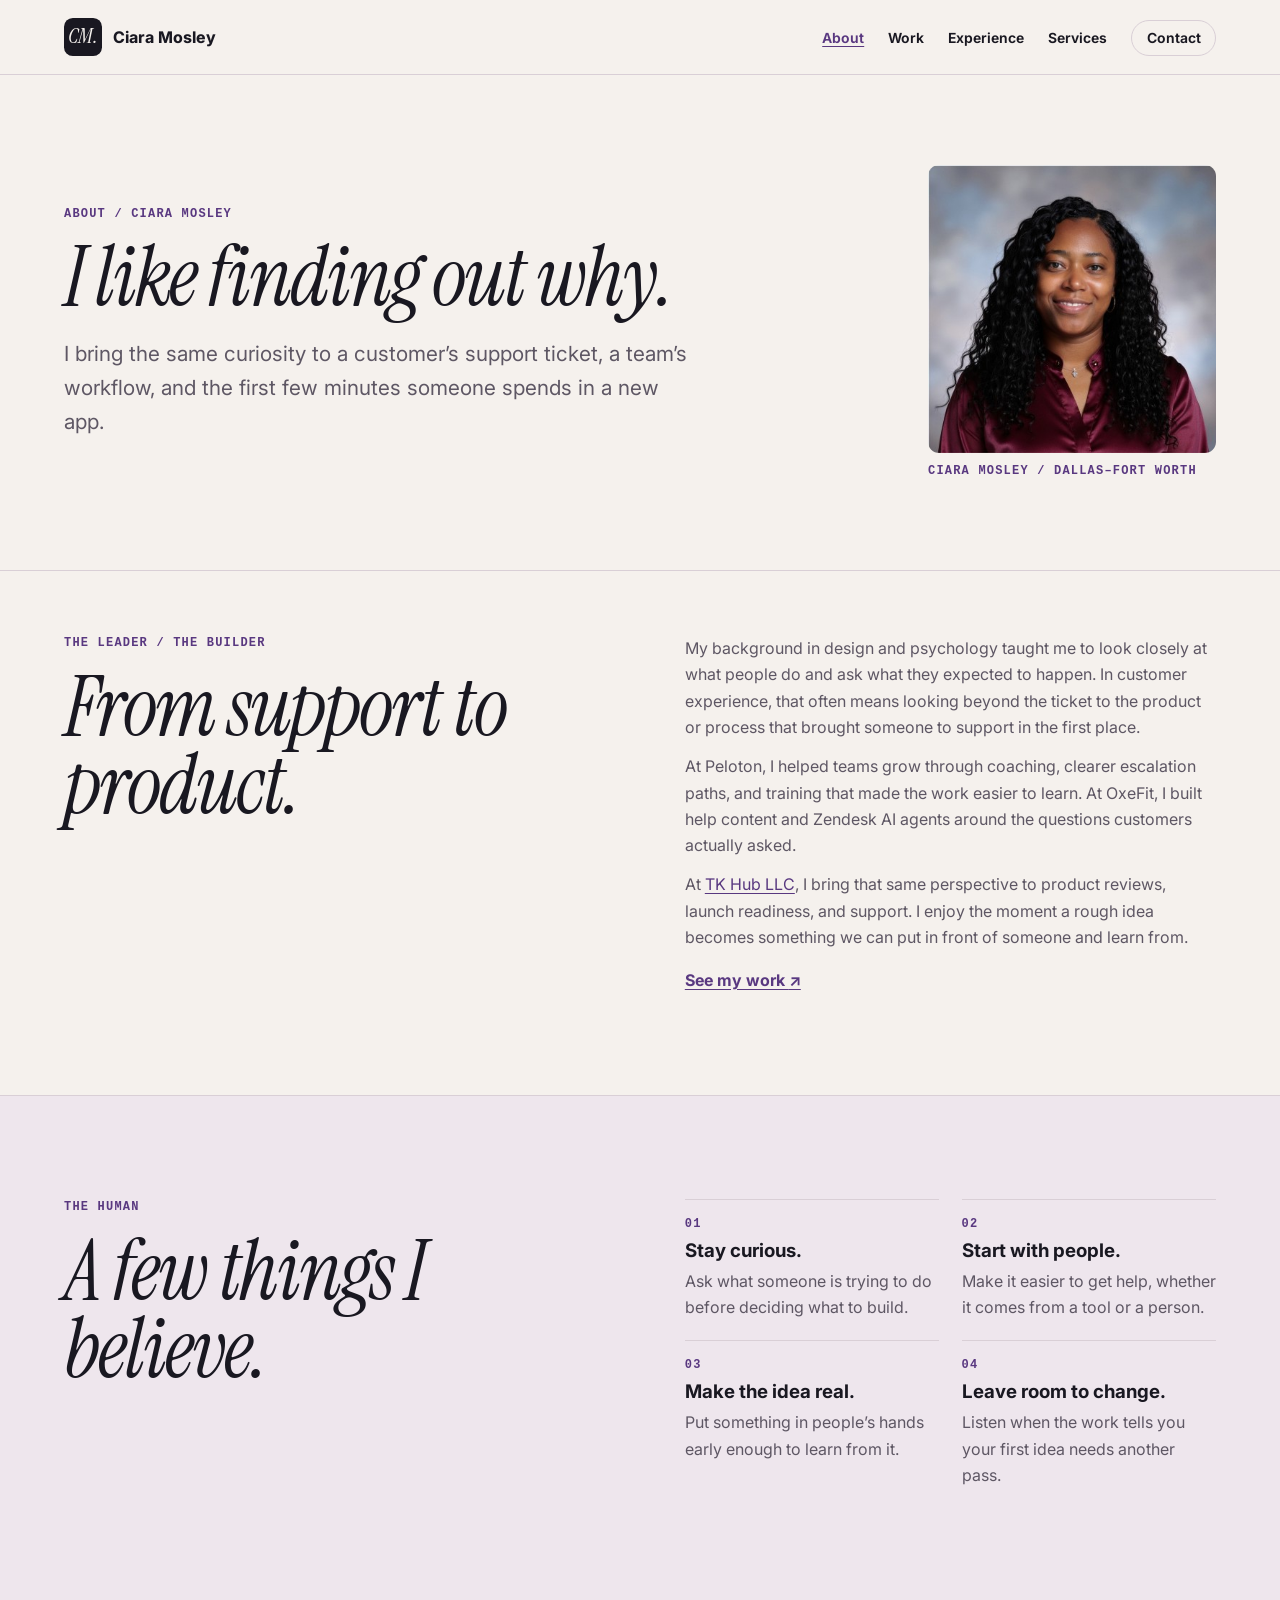
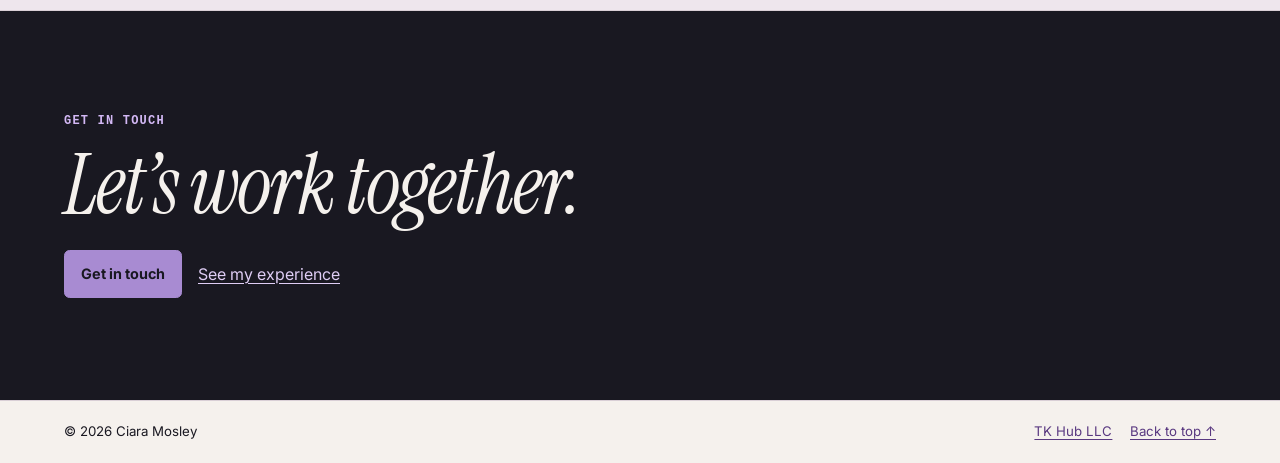
==== about.html @ f110b9f8 "Redesign portfolio around editorial storytelling and creative work" ====
<!doctype html>
<html lang="en">
<head>
  <meta charset="utf-8">
  <meta name="viewport" content="width=device-width, initial-scale=1">
  <title>About | Ciara Mosley</title>
  <meta name="description" content="Get to know Ciara Mosley and how design, psychology, and customer experience shape her work.">
  <meta name="robots" content="noindex, nofollow">
  <meta name="theme-color" content="#f5f1ed">
  <meta property="og:type" content="website">
  <meta property="og:title" content="About | Ciara Mosley">
  <meta property="og:description" content="Get to know Ciara Mosley and how design, psychology, and customer experience shape her work.">
  <meta property="og:url" content="https://ciaramosley.com/about.html">
  <link rel="canonical" href="https://ciaramosley.com/about.html">
  <link rel="icon" type="image/svg+xml" href="favicon.svg">
  <link rel="icon" type="image/png" sizes="32x32" href="favicon-32.png">
  <link rel="apple-touch-icon" href="apple-touch-icon.png">
  <link rel="stylesheet" href="assets/site.css">
  <script defer src="assets/site.js"></script>
</head>
<body id="top">
<a class="skip-link" href="#main">Skip to content</a>
<header class="site-header">
  <nav class="site-nav wrap" aria-label="Primary">
    <a class="brand" href="./"><span class="brand-mark" aria-hidden="true">CM.</span> Ciara Mosley</a>
    <button class="nav-toggle" type="button" aria-expanded="false" aria-controls="primary-links">Menu</button>
    <ul class="nav-list" id="primary-links">
      <li><a href="about.html" aria-current="page">About</a></li>
      <li><a href="work.html">Work</a></li>
      <li><a href="experience.html">Experience</a></li>
      <li><a href="services.html">Services</a></li>
      <li><a class="nav-contact" href="./#contact">Contact</a></li>
    </ul>
  </nav>
</header>
<main id="main" tabindex="-1">
<header class="page-intro">
  <div class="wrap about-intro">
    <div>
      <p class="kicker">About / Ciara Mosley</p>
      <h1>I like finding out why.</h1>
      <p class="lede">I bring the same curiosity to a customer’s support ticket, a team’s workflow, and the first few minutes someone spends in a new app.</p>
    </div>
    <figure class="about-portrait">
      <img src="assets/showcase/ciara-portrait.jpg" alt="Ciara Mosley" width="400" height="400">
      <figcaption class="code">Ciara Mosley / Dallas–Fort Worth</figcaption>
    </figure>
  </div>
</header>

<section class="section" aria-labelledby="about-story">
  <div class="wrap editorial-split">
    <div><p class="kicker">The leader / The builder</p><h2 id="about-story">From support to product.</h2></div>
    <div class="prose">
      <p>My background in design and psychology taught me to look closely at what people do and ask what they expected to happen. In customer experience, that often means looking beyond the ticket to the product or process that brought someone to support in the first place.</p>
      <p>At Peloton, I helped teams grow through coaching, clearer escalation paths, and training that made the work easier to learn. At OxeFit, I built help content and Zendesk AI agents around the questions customers actually asked.</p>
      <p>At <a href="https://tkhub.app/" target="_blank" rel="noopener">TK Hub LLC<span class="sr-only"> (opens in a new tab)</span></a>, I bring that same perspective to product reviews, launch readiness, and support. I enjoy the moment a rough idea becomes something we can put in front of someone and learn from.</p>
      <a class="text-link" href="work.html">See my work <span aria-hidden="true">↗</span></a>
    </div>
  </div>
</section>
<section class="section soft" aria-labelledby="about-values">
  <div class="wrap editorial-split">
    <div><p class="kicker">The human</p><h2 id="about-values">A few things I believe.</h2></div>
    <ul class="values">
      <li><p class="code">01</p><h3>Stay curious.</h3><p>Ask what someone is trying to do before deciding what to build.</p></li>
      <li><p class="code">02</p><h3>Start with people.</h3><p>Make it easier to get help, whether it comes from a tool or a person.</p></li>
      <li><p class="code">03</p><h3>Make the idea real.</h3><p>Put something in people’s hands early enough to learn from it.</p></li>
      <li><p class="code">04</p><h3>Leave room to change.</h3><p>Listen when the work tells you your first idea needs another pass.</p></li>
    </ul>
  </div>
</section>
<section class="section contact dark" aria-labelledby="about-contact">
  <div class="wrap">
    <p class="kicker">Get in touch</p><h2 id="about-contact">Let’s work together.</h2>
    <div class="actions"><a class="button" href="./#contact">Get in touch</a><a href="experience.html">See my experience</a></div>
  </div>
</section>
</main>
<footer class="site-footer">
  <div class="wrap footer-inner">
    <span>© 2026 Ciara Mosley</span>
    <span><a href="https://tkhub.app/" target="_blank" rel="noopener">TK Hub LLC<span class="sr-only"> (opens in a new tab)</span></a> <a href="#top">Back to top <span aria-hidden="true">↑</span></a></span>
  </div>
</footer>
</body>
</html>
---- assets/site.css ----
@font-face {
  font-family: Inter;
  src: url("fonts/inter-var.woff2") format("woff2");
  font-weight: 100 900;
  font-display: swap;
}

@font-face {
  font-family: "Instrument Serif";
  src: url("fonts/instrument-serif-italic.woff2") format("woff2");
  font-style: italic;
  font-display: swap;
}

:root {
  color-scheme: light;
  --ink: #191821;
  --canvas: #f5f1ed;
  --paper: #fffaf5;
  --orchid: #a88bd2;
  --plum: #593880;
  --clay: #d9b6aa;
  --sage: #78877c;
  --muted: #5e5764;
  --line: #d9cfd6;
  --body: Inter, system-ui, sans-serif;
  --display: "Instrument Serif", Georgia, serif;
  --label: ui-monospace, "SFMono-Regular", Consolas, monospace;
  --gutter: clamp(1.25rem, 5vw, 4rem);
  --space: clamp(3.5rem, 8vw, 7rem);
}

*, *::before, *::after { box-sizing: border-box; }
html { scroll-padding-top: 6rem; }
body {
  margin: 0;
  background: var(--canvas);
  color: var(--ink);
  font: 1rem/1.65 var(--body);
}
img { display: block; max-width: 100%; height: auto; }
a { color: var(--plum); text-underline-offset: .2em; }
a:hover { text-decoration-thickness: .13em; }
button { font: inherit; }
:focus-visible { outline: 3px solid #774bb0; outline-offset: 4px; }
.dark :focus-visible, #services :focus-visible { outline-color: #d3b8f5; }
:target { scroll-margin-top: 1rem; }
h1, h2, h3, p, figure, dl { margin: 0; }
h1, h2 {
  font: italic 400 clamp(3rem, 6.5vw, 6rem)/.94 var(--display);
  letter-spacing: -.025em;
  text-wrap: balance;
}
h3 { line-height: 1.25; }
p + p { margin-top: .8em; }

.wrap { width: min(100%, 82rem); margin-inline: auto; padding-inline: var(--gutter); }
.section { padding-block: var(--space); }
.section + .section { border-top: 1px solid var(--line); }
.dark { background: var(--ink); color: var(--canvas); }
.dark a { color: #dfcdf5; }
.kicker, .code {
  font: 700 .75rem/1.4 var(--label);
  letter-spacing: .1em;
  text-transform: uppercase;
}
.kicker { color: var(--plum); margin-bottom: 1rem; }
.dark .kicker { color: #d3b8f5; }
.lede { max-width: 40rem; font-size: clamp(1.05rem, 2vw, 1.3rem); color: var(--muted); }
.dark .lede { color: #dcd1e6; }
.section-heading { margin-bottom: clamp(1.75rem, 4vw, 3rem); }
.section-heading .lede, .page-intro .lede { margin-top: 1.25rem; }
.page-intro { padding-block: clamp(3.25rem, 7vw, 6rem); border-bottom: 1px solid var(--line); }
.page-intro + .section { padding-top: clamp(2.5rem, 5vw, 4rem); }
.about-intro { display: grid; grid-template-columns: minmax(0, 1fr) minmax(0, .5fr); gap: clamp(1.5rem, 6vw, 5rem); align-items: center; }
.about-portrait { width: min(100%, 18rem); justify-self: end; }
.about-portrait img { border-radius: .7rem; }
.about-portrait figcaption { color: var(--plum); margin-top: .65rem; }
.actions { display: flex; flex-wrap: wrap; align-items: center; gap: .75rem 1rem; margin-top: 1.6rem; }

.skip-link {
  position: fixed;
  z-index: 10;
  top: 1rem;
  left: 1rem;
  padding: .6rem 1rem;
  background: var(--ink);
  color: white;
  transform: translateY(-200%);
}
.skip-link:focus { transform: none; }
.site-header {
  position: sticky;
  z-index: 5;
  top: 0;
  background: var(--canvas);
  border-bottom: 1px solid var(--line);
}
.site-nav { min-height: 4.65rem; display: flex; align-items: center; justify-content: space-between; gap: .75rem 1.5rem; }
.brand { display: inline-flex; align-items: center; gap: .65rem; color: var(--ink); font-weight: 750; text-decoration: none; }
.brand-mark {
  display: grid;
  place-items: center;
  width: 2.4rem;
  height: 2.4rem;
  border-radius: .55rem;
  background: var(--ink);
  color: var(--canvas);
  font: italic 400 1.35rem/1 var(--display);
}
.nav-list { list-style: none; margin: 0; padding: 0; display: flex; align-items: center; gap: .25rem 1.5rem; }
.nav-list a { color: var(--ink); font-size: .87rem; font-weight: 650; text-decoration: none; padding-block: .5rem; }
.nav-list a:hover, .nav-list a[aria-current] { color: var(--plum); text-decoration: underline; }
.nav-list .nav-contact { border: 1px solid var(--line); padding: .55rem .9rem; border-radius: 99px; }
.nav-toggle { display: none; }

.button {
  display: inline-flex;
  justify-content: center;
  align-items: center;
  gap: .65em;
  border: 1px solid var(--ink);
  border-radius: .35rem;
  padding: .7rem 1rem;
  background: var(--ink);
  color: var(--paper);
  text-decoration: none;
  font-size: .9rem;
  font-weight: 700;
  transition: background-color .18s, color .18s, border-color .18s;
}
.button:hover { background: var(--plum); border-color: var(--plum); }
.button.secondary { color: var(--ink); background: transparent; border-color: var(--line); }
.button.secondary:hover { background: #eee3f5; border-color: var(--plum); }
.dark .button { background: var(--orchid); color: var(--ink); border-color: var(--orchid); }
.dark .button:hover { background: #d3b8f5; }

.hero { padding-block: clamp(2.5rem, 7vw, 6.25rem); }
.hero-grid { display: grid; grid-template-columns: minmax(0, 1.22fr) minmax(0, 1fr); gap: clamp(1.75rem, 5vw, 5rem); align-items: center; }
.hero h1 { font-size: clamp(3.15rem, 5.5vw, 5.6rem); text-wrap: initial; }
.hero h1 span { display: block; }
.hero h1 span:last-child { color: var(--plum); }
.hero .lede { margin-top: 1.35rem; max-width: 34rem; }
.byline { display: flex; gap: .75rem; align-items: center; margin-bottom: 1.4rem; }
.byline img { width: 3.25rem; border-radius: 50%; }
.byline strong { display: block; font-size: .9rem; }
.byline .code { color: var(--plum); font-size: .66rem; }

.studio {
  position: relative;
  display: flex;
  flex-direction: column;
  justify-content: space-between;
  isolation: isolate;
  min-width: 0;
  overflow: hidden;
  margin: 0;
  min-height: clamp(21rem, 38vw, 32rem);
  padding: clamp(1.1rem, 2.5vw, 2rem);
  border-radius: .8rem;
  background:
    radial-gradient(circle, #a88bd24a 1px, transparent 1px) 0 0 / 17px 17px,
    radial-gradient(ellipse at 52% 62%, #50375e, transparent 68%),
    var(--ink);
  color: var(--canvas);
}
.studio-head, .studio figcaption { display: flex; justify-content: space-between; gap: 1rem; color: #eadbf7; }
.studio-head { padding-bottom: .9rem; border-bottom: 1px solid #a88bd25e; }
.studio figcaption { padding-top: .9rem; border-top: 1px solid #a88bd25e; }
.studio figcaption a { color: inherit; }
.studio-art { display: grid; place-items: center; min-height: 16rem; position: relative; }
.studio-art::before {
  content: "";
  position: absolute;
  width: 73%;
  aspect-ratio: 1;
  border: 1px solid #a88bd27a;
  border-radius: 50%;
  box-shadow: 0 0 0 1.5rem #a88bd219, 0 0 0 3rem #a88bd210;
  z-index: -1;
}
.tile {
  position: absolute;
  display: grid;
  gap: .45rem;
  justify-items: start;
  width: clamp(5rem, 12vw, 9rem);
  padding: clamp(.55rem, 1.1vw, .95rem);
  border: 1px solid #fff9;
  border-radius: 1rem;
  color: var(--ink);
  font-weight: 750;
  font-size: clamp(.68rem, 1.3vw, .96rem);
  box-shadow: 0 12px 30px #0c071857;
}
.tile img { width: 100%; border-radius: .55rem; }
.tile.curb { background: #c5d0bf; transform: translate(-87%, -23%) rotate(-13deg); }
.tile.booked { justify-items: end; background: #e9c7a5; transform: translate(87%, -20%) rotate(13deg); }
.tile.afterglow { background: #d6c3f2; transform: translateY(33%) rotate(-4deg); }

.editorial-split { display: grid; grid-template-columns: minmax(0, 1fr) minmax(0, 1fr); gap: clamp(1.5rem, 7vw, 6rem); align-items: start; }
.editorial-split h2 { text-wrap: initial; }
.prose { max-width: 40rem; }
.prose p { color: var(--muted); }
.prose h3 { margin: 1.6rem 0 .55rem; }
.text-link { display: inline-block; margin-top: 1rem; font-weight: 700; }
.rule-label { display: flex; align-items: center; gap: .8rem; }
.rule-label::after { content: ""; flex: 1; height: 1px; background: currentColor; opacity: .3; }
.section-footer { margin-top: 2rem; }

.project-grid, .metric-grid, .product-grid, .case-grid {
  display: grid;
  grid-template-columns: repeat(3, minmax(0, 1fr));
  gap: 1rem;
  list-style: none;
  margin: 0;
  padding: 0;
}
.project {
  --project-bg: #c9d4c5;
  display: block;
  border: 1px solid #4c4358;
  border-radius: .7rem;
  overflow: hidden;
  background: #25222e;
  color: var(--canvas);
  text-decoration: none;
  transition: transform .2s, border-color .2s;
}
.project.booked, .feature.booked { --project-bg: #e6c5a9; }
.project.afterglow, .feature.afterglow { --project-bg: #cab6ed; }
.dark .project { color: var(--canvas); }
.project:hover { transform: translateY(-4px); border-color: #d3b8f5; }
.project-image, .feature-image {
  display: grid;
  place-items: start center;
  overflow: hidden;
  padding: 1.25rem 1rem 0;
  background:
    linear-gradient(0deg, #ffffff30 1px, transparent 1px) 0 0 / 20px 20px,
    linear-gradient(90deg, #ffffff30 1px, transparent 1px) 0 0 / 20px 20px,
    var(--project-bg, #c9d4c5);
}
.project-image { aspect-ratio: 1.55; }
.project-image img, .feature-image img {
  width: 62%;
  border: 4px solid var(--ink);
  border-radius: 1rem;
  box-shadow: 0 10px 30px #19182150;
}
.project-body { padding: clamp(1rem, 2.5vw, 1.55rem); }
.project-body .code { color: #d3b8f5; font-size: .68rem; }
.project-body h3 { display: flex; justify-content: space-between; gap: .5rem; font-size: 1.4rem; margin: .5rem 0; }
.project-body p:last-child { color: #e1d9e9; }
.project:hover h3 { text-decoration: underline; text-underline-offset: .2em; }

.metric-grid { gap: 0; border-block: 1px solid var(--line); }
.metric-grid li { padding: 1.2rem clamp(.9rem, 3vw, 2rem); }
.metric-grid li + li { border-inline-start: 1px solid var(--line); }
.metric-grid b { display: block; font: italic 400 clamp(2.4rem, 4.4vw, 4.4rem)/1 var(--display); color: var(--plum); }
.metric-grid a { display: inline-block; color: inherit; margin-top: .45rem; font-weight: 650; }
.values { display: grid; grid-template-columns: repeat(2, minmax(0, 1fr)); gap: 0 1.4rem; list-style: none; padding: 0; margin: 0; }
.values li { border-top: 1px solid var(--line); padding: 1rem 0 1.2rem; }
.values .code { color: var(--plum); margin-bottom: .4rem; }
.values h3 { margin-bottom: .35rem; }
.values p { color: var(--muted); }
.soft { background: #eee6ed; }

.contact h2 { max-width: 14ch; text-wrap: initial; }
.contact .lede { margin-top: 1.1rem; }
.site-footer { border-top: 1px solid var(--line); }
.footer-inner { display: flex; flex-wrap: wrap; justify-content: space-between; gap: .5rem 1.5rem; padding-block: 1.25rem; font-size: .83rem; }
.footer-inner a + a { margin-left: .85rem; }

.feature-list { display: grid; gap: 1.25rem; }
.feature { display: grid; grid-template-columns: minmax(0, 2fr) minmax(0, 3fr); background: var(--paper); border: 1px solid var(--line); border-radius: .75rem; overflow: clip; }
.feature-image { place-items: center; padding: 1.4rem 1rem; }
.feature-image img { width: auto; max-height: 21rem; }
.feature-copy { padding: clamp(1.25rem, 4vw, 3rem); }
.feature h3 { font-size: 1.7rem; margin-bottom: .5rem; }
.feature dt, .case dt { font-weight: 750; }
.feature dd, .case dd { margin: 0 0 .6rem; color: var(--muted); }
.feature dl { margin-top: .85rem; }

.product, .case, .skill, .job-card {
  padding: clamp(1.05rem, 2.5vw, 1.65rem);
  border: 1px solid var(--line);
  border-radius: .65rem;
  background: var(--paper);
}
.product { display: flex; flex-direction: column; gap: .6rem; }
.product-top { display: flex; gap: .75rem; align-items: center; }
.product-logo { width: 2.5rem; border-radius: .55rem; }
.product-tag { color: var(--plum); font: 700 .71rem/1.4 var(--label); text-transform: uppercase; }
.product p, .case p, .ctx { color: var(--muted); }
.product-link { margin-top: auto; font-weight: 650; }
.case-grid { grid-template-columns: repeat(2, minmax(0, 1fr)); }
.case .kicker { margin-bottom: .55rem; }
.case dl { margin-top: 1rem; }
.case .result { border-top: 1px solid var(--line); color: var(--ink); padding-top: .8rem; margin-top: .85rem; font-weight: 650; }

.timeline { list-style: none; margin: 0; padding: 0; display: grid; gap: 1rem; }
.job-top { display: flex; flex-wrap: wrap; justify-content: space-between; gap: .5rem 1rem; }
.co { display: flex; align-items: center; flex-wrap: wrap; gap: .4rem; margin-top: .3rem; color: var(--muted); }
.when { color: var(--plum); font-weight: 700; font-size: .85rem; }
.ctx { margin-top: .75rem; }
.job-card ul { margin-bottom: 0; padding-left: 1.2rem; }
.job-card li + li { margin-top: .35rem; }
.skills, .edu { display: grid; grid-template-columns: repeat(2, minmax(0, 1fr)); gap: 1rem; }
.edu { margin-top: 1rem; }
.skill h3 { margin-bottom: .65rem; }
.chips { display: flex; flex-wrap: wrap; gap: .4rem; margin: 0; padding: 0; list-style: none; }
.chips li { padding: .2rem .6rem; border: 1px solid var(--line); border-radius: 1rem; font-size: .85rem; }
.certs { margin: 0; padding-left: 1.15rem; }
.highlights { display: grid; grid-template-columns: repeat(2, minmax(0, 1fr)); gap: .6rem 2rem; padding-left: 1.25rem; }
.sr-only { position: absolute; width: 1px; height: 1px; overflow: hidden; clip-path: inset(50%); white-space: nowrap; }

@media (max-width: 55rem) {
  .hero-grid { gap: 1.75rem; }
  .nav-list { gap: .25rem 1rem; }
  .project-grid, .product-grid { grid-template-columns: repeat(2, minmax(0, 1fr)); }
}

@media (max-width: 43rem) {
  html { scroll-padding-top: 4.5rem; }
  html:not(.js) .site-header { position: static; }
  .site-nav { min-height: 4rem; flex-wrap: wrap; padding-block: .65rem; }
  .nav-list { width: 100%; flex-wrap: wrap; gap: .75rem 1rem; padding-block: .5rem; }
  .js .nav-toggle {
    display: block;
    background: transparent;
    color: var(--ink);
    border: 1px solid var(--line);
    border-radius: .4rem;
    padding: .35rem .7rem;
    font-size: .88rem;
    font-weight: 700;
  }
  .js .nav-toggle[aria-expanded="false"] + .nav-list { display: none; }
  .hero-grid, .editorial-split, .feature, .case-grid, .about-intro { grid-template-columns: 1fr; }
  .about-portrait { justify-self: start; width: min(100%, 13rem); }
  .hero h1 { font-size: clamp(3rem, 10vw, 5.25rem); }
  .metric-grid { grid-template-columns: 1fr; }
  .metric-grid li { padding-inline: 0; }
  .metric-grid li + li { border-inline-start: 0; border-top: 1px solid var(--line); }
  .studio { min-height: 20rem; }
  .tile { width: clamp(5rem, 22vw, 7.5rem); }
  .studio-art::before { width: min(62%, 15rem); }
  .feature-image img { max-height: 18rem; }
}

@media (max-width: 32rem) {
  .project-grid, .product-grid, .skills, .edu, .highlights { grid-template-columns: 1fr; }
  .project-image { aspect-ratio: 1.75; }
}

@media (prefers-reduced-motion: reduce) {
  *, *::before, *::after { transition: none !important; }
  .project:hover { transform: none; }
}
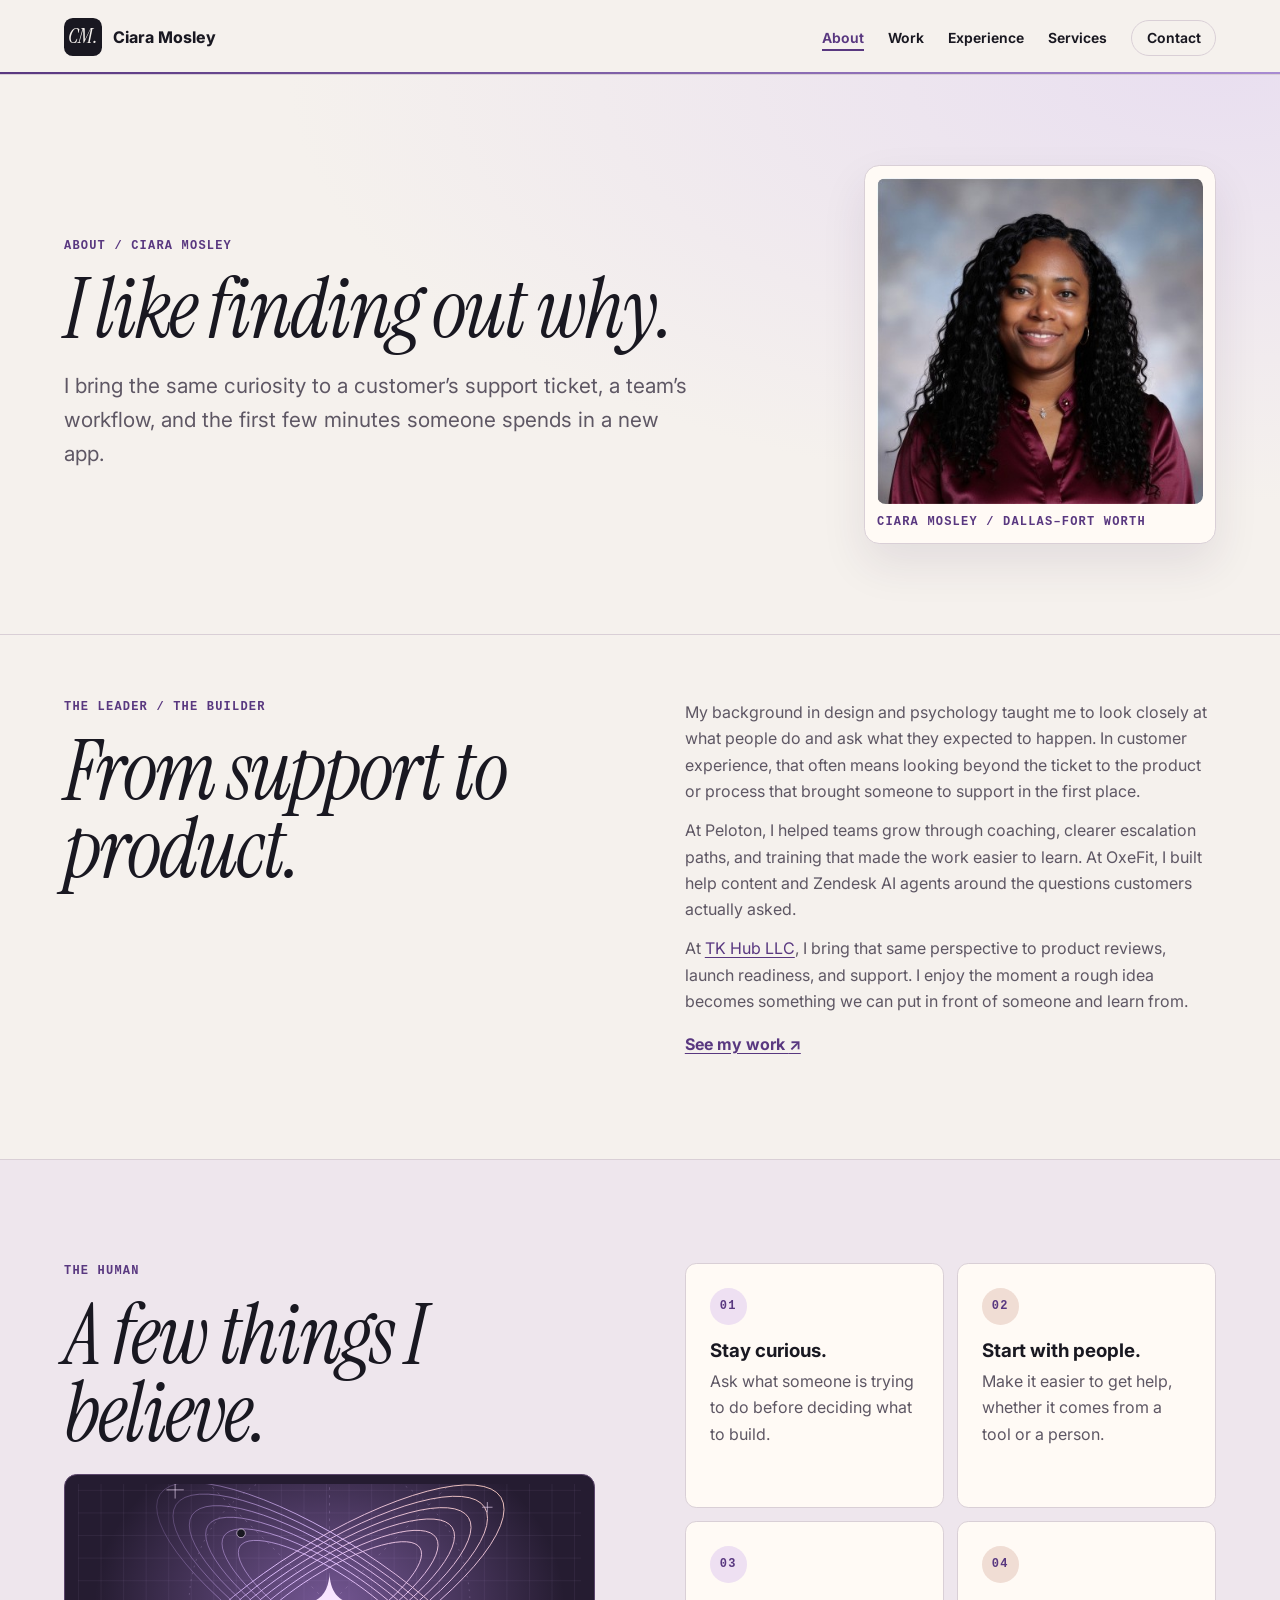
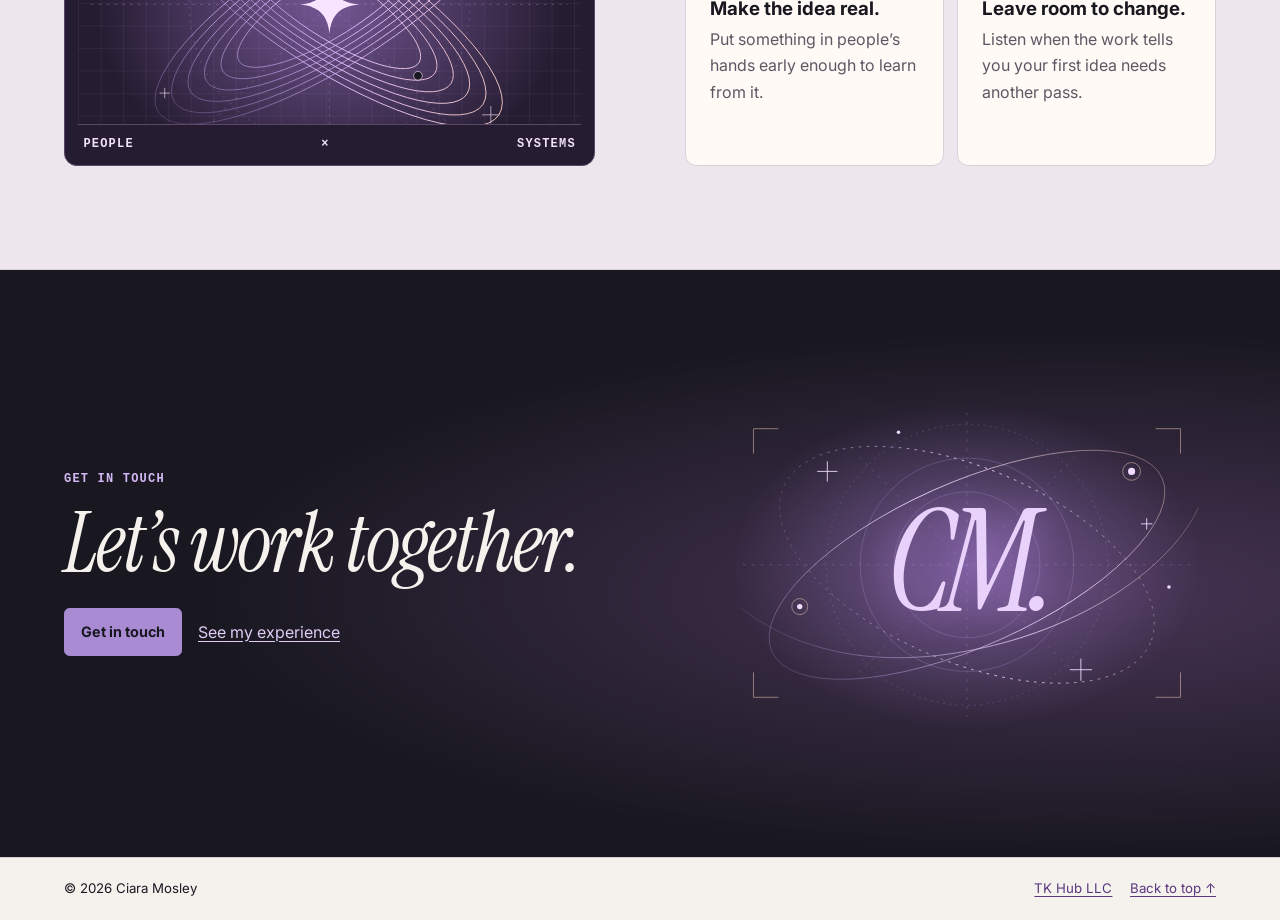
==== commit eef41532: "Add bespoke portfolio graphics and navigation motion" ====
--- a/about.html
+++ b/about.html
@@ -61,7 +61,13 @@
 </section>
 <section class="section soft" aria-labelledby="about-values">
   <div class="wrap editorial-split">
-    <div><p class="kicker">The human</p><h2 id="about-values">A few things I believe.</h2></div>
+    <div class="values-intro">
+      <p class="kicker">The human</p><h2 id="about-values">A few things I believe.</h2>
+      <figure class="intersections" aria-hidden="true">
+        <img src="assets/graphics/intersections.svg" alt="" width="580" height="420" loading="lazy" decoding="async">
+        <figcaption class="code"><span>People</span><span>×</span><span>Systems</span></figcaption>
+      </figure>
+    </div>
     <ul class="values">
       <li><p class="code">01</p><h3>Stay curious.</h3><p>Ask what someone is trying to do before deciding what to build.</p></li>
       <li><p class="code">02</p><h3>Start with people.</h3><p>Make it easier to get help, whether it comes from a tool or a person.</p></li>
@@ -71,9 +77,12 @@
   </div>
 </section>
 <section class="section contact dark" aria-labelledby="about-contact">
-  <div class="wrap">
-    <p class="kicker">Get in touch</p><h2 id="about-contact">Let’s work together.</h2>
-    <div class="actions"><a class="button" href="./#contact">Get in touch</a><a href="experience.html">See my experience</a></div>
+  <div class="wrap contact-layout">
+    <div>
+      <p class="kicker">Get in touch</p><h2 id="about-contact">Let’s work together.</h2>
+      <div class="actions"><a class="button" href="./#contact">Get in touch</a><a href="experience.html">See my experience</a></div>
+    </div>
+    <div class="contact-art" aria-hidden="true"><span>CM.</span></div>
   </div>
 </section>
 </main>
--- a/assets/site.css
+++ b/assets/site.css
@@ -28,6 +28,7 @@
   --label: ui-monospace, "SFMono-Regular", Consolas, monospace;
   --gutter: clamp(1.25rem, 5vw, 4rem);
   --space: clamp(3.5rem, 8vw, 7rem);
+  --ease: cubic-bezier(.22, .72, .25, 1);
 }
 
 *, *::before, *::after { box-sizing: border-box; }
@@ -70,11 +71,47 @@
 .dark .lede { color: #dcd1e6; }
 .section-heading { margin-bottom: clamp(1.75rem, 4vw, 3rem); }
 .section-heading .lede, .page-intro .lede { margin-top: 1.25rem; }
-.page-intro { padding-block: clamp(3.25rem, 7vw, 6rem); border-bottom: 1px solid var(--line); }
+.page-intro {
+  padding-block: clamp(3.25rem, 7vw, 6rem);
+  border-bottom: 1px solid var(--line);
+  background: radial-gradient(ellipse at 95% 0%, #e9dff0, transparent 54%);
+}
 .page-intro + .section { padding-top: clamp(2.5rem, 5vw, 4rem); }
+.intro-layout { display: grid; grid-template-columns: minmax(0, 1.5fr) minmax(0, 1fr); gap: clamp(1.6rem, 7vw, 6rem); align-items: center; }
+.chapter-index {
+  padding: clamp(1.15rem, 3vw, 1.8rem);
+  border: 1px solid var(--line);
+  border-radius: .9rem;
+  background: var(--paper);
+  box-shadow: 0 14px 42px #39244e0e;
+}
+.chapter-index p { color: var(--plum); margin-bottom: .8rem; }
+.chapter-index a {
+  display: grid;
+  grid-template-columns: auto minmax(0, 1fr) auto;
+  align-items: center;
+  gap: .7rem;
+  border-top: 1px solid var(--line);
+  padding: .75rem .2rem;
+  color: var(--ink);
+  font-size: .92rem;
+  font-weight: 680;
+  text-decoration: none;
+  transition: color .2s, background-color .2s;
+}
+.chapter-index a:hover { background: #f2e9f6; color: var(--plum); }
+.chapter-index a span { color: var(--plum); }
 .about-intro { display: grid; grid-template-columns: minmax(0, 1fr) minmax(0, .5fr); gap: clamp(1.5rem, 6vw, 5rem); align-items: center; }
-.about-portrait { width: min(100%, 18rem); justify-self: end; }
-.about-portrait img { border-radius: .7rem; }
+.about-portrait {
+  width: min(100%, 22rem);
+  justify-self: end;
+  padding: .75rem;
+  background: var(--paper);
+  border: 1px solid var(--line);
+  border-radius: .95rem;
+  box-shadow: 0 20px 45px #39244e18;
+}
+.about-portrait img { width: 100%; border-radius: .55rem; }
 .about-portrait figcaption { color: var(--plum); margin-top: .65rem; }
 .actions { display: flex; flex-wrap: wrap; align-items: center; gap: .75rem 1rem; margin-top: 1.6rem; }
 
@@ -93,7 +130,8 @@
   position: sticky;
   z-index: 5;
   top: 0;
-  background: var(--canvas);
+  background: #f5f1edf5;
+  backdrop-filter: blur(14px);
   border-bottom: 1px solid var(--line);
 }
 .site-nav { min-height: 4.65rem; display: flex; align-items: center; justify-content: space-between; gap: .75rem 1.5rem; }
@@ -110,8 +148,24 @@
 }
 .nav-list { list-style: none; margin: 0; padding: 0; display: flex; align-items: center; gap: .25rem 1.5rem; }
 .nav-list a { color: var(--ink); font-size: .87rem; font-weight: 650; text-decoration: none; padding-block: .5rem; }
-.nav-list a:hover, .nav-list a[aria-current] { color: var(--plum); text-decoration: underline; }
+.nav-list a {
+  position: relative;
+  transition: color .2s, background-color .2s, border-color .2s;
+}
+.nav-list a:not(.nav-contact)::after {
+  content: "";
+  position: absolute;
+  inset: auto 0 .2rem;
+  height: 2px;
+  background: var(--plum);
+  transform: scaleX(0);
+  transform-origin: left center;
+  transition: transform .25s var(--ease);
+}
+.nav-list a:hover, .nav-list a[aria-current] { color: var(--plum); }
+.nav-list a:hover::after, .nav-list a[aria-current]::after { transform: scaleX(1); }
 .nav-list .nav-contact { border: 1px solid var(--line); padding: .55rem .9rem; border-radius: 99px; }
+.nav-list .nav-contact:hover { background: #eee3f5; border-color: var(--orchid); }
 .nav-toggle { display: none; }
 
 .button {
@@ -135,7 +189,10 @@
 .dark .button { background: var(--orchid); color: var(--ink); border-color: var(--orchid); }
 .dark .button:hover { background: #d3b8f5; }
 
-.hero { padding-block: clamp(2.5rem, 7vw, 6.25rem); }
+.hero {
+  padding-block: clamp(2.5rem, 7vw, 6.25rem);
+  background: radial-gradient(ellipse at 90% 8%, #eadff0 0%, transparent 56%);
+}
 .hero-grid { display: grid; grid-template-columns: minmax(0, 1.22fr) minmax(0, 1fr); gap: clamp(1.75rem, 5vw, 5rem); align-items: center; }
 .hero h1 { font-size: clamp(3.15rem, 5.5vw, 5.6rem); text-wrap: initial; }
 .hero h1 span { display: block; }
@@ -153,55 +210,76 @@
   justify-content: space-between;
   isolation: isolate;
   min-width: 0;
-  overflow: hidden;
+  overflow: clip;
   margin: 0;
   min-height: clamp(21rem, 38vw, 32rem);
   padding: clamp(1.1rem, 2.5vw, 2rem);
-  border-radius: .8rem;
+  border: 1px solid #665473;
+  border-radius: 1.15rem;
   background:
     radial-gradient(circle, #a88bd24a 1px, transparent 1px) 0 0 / 17px 17px,
     radial-gradient(ellipse at 52% 62%, #50375e, transparent 68%),
     var(--ink);
   color: var(--canvas);
-}
-.studio-head, .studio figcaption { display: flex; justify-content: space-between; gap: 1rem; color: #eadbf7; }
+  box-shadow: 0 24px 55px -24px #29173b9e, inset 0 0 0 5px #ffffff0c;
+}
+.studio-head, .studio figcaption { display: flex; justify-content: space-between; align-items: center; gap: .65rem; color: #eadbf7; }
 .studio-head { padding-bottom: .9rem; border-bottom: 1px solid #a88bd25e; }
+.studio-head i { display: inline-block; width: .52rem; aspect-ratio: 1; border-radius: 50%; background: #d6b5fa; box-shadow: 0 0 .8rem #ddbdff; }
 .studio figcaption { padding-top: .9rem; border-top: 1px solid #a88bd25e; }
 .studio figcaption a { color: inherit; }
+.studio :focus-visible { outline-color: #f2e3ff; }
 .studio-art { display: grid; place-items: center; min-height: 16rem; position: relative; }
 .studio-art::before {
   content: "";
   position: absolute;
-  width: 73%;
-  aspect-ratio: 1;
-  border: 1px solid #a88bd27a;
-  border-radius: 50%;
-  box-shadow: 0 0 0 1.5rem #a88bd219, 0 0 0 3rem #a88bd210;
-  z-index: -1;
+  inset: -12% -8%;
+  background: url("graphics/studio-orbit.svg") center / contain no-repeat;
+  pointer-events: none;
 }
 .tile {
   position: absolute;
   display: grid;
   gap: .45rem;
-  justify-items: start;
   width: clamp(5rem, 12vw, 9rem);
   padding: clamp(.55rem, 1.1vw, .95rem);
   border: 1px solid #fff9;
   border-radius: 1rem;
   color: var(--ink);
+  text-decoration: none;
   font-weight: 750;
   font-size: clamp(.68rem, 1.3vw, .96rem);
-  box-shadow: 0 12px 30px #0c071857;
-}
+  box-shadow: 0 12px 30px #0c07188c, inset 0 1px 0 #ffffffc0;
+  transform: translate(var(--x, 0), var(--y)) rotate(var(--turn));
+  transition: translate .3s var(--ease), box-shadow .3s;
+}
+.tile > span { display: flex; justify-content: space-between; align-items: center; gap: .15rem; }
+.tile > span span { font-size: .8em; }
 .tile img { width: 100%; border-radius: .55rem; }
-.tile.curb { background: #c5d0bf; transform: translate(-87%, -23%) rotate(-13deg); }
-.tile.booked { justify-items: end; background: #e9c7a5; transform: translate(87%, -20%) rotate(13deg); }
-.tile.afterglow { background: #d6c3f2; transform: translateY(33%) rotate(-4deg); }
+.tile.curb { --x: -90%; --y: -29%; --turn: -13deg; background: #c5d0bf; }
+.tile.booked { --x: 90%; --y: -27%; --turn: 13deg; background: #e9c7a5; }
+.tile.afterglow { --y: 42%; --turn: -4deg; background: #d6c3f2; }
+.tile:hover, .tile:focus-visible { z-index: 1; translate: 0 -.5rem; box-shadow: 0 16px 38px #0c0718b3, 0 0 0 1px #f7e7ff; }
 
 .editorial-split { display: grid; grid-template-columns: minmax(0, 1fr) minmax(0, 1fr); gap: clamp(1.5rem, 7vw, 6rem); align-items: start; }
 .editorial-split h2 { text-wrap: initial; }
+.story-layout { align-items: center; }
+.story-layout h2 { margin-bottom: 1.35rem; }
+.portrait-story {
+  display: grid;
+  justify-items: center;
+  align-content: end;
+  gap: 1rem;
+  padding: clamp(1.05rem, 3.6vw, 2.7rem) clamp(1.05rem, 3vw, 2rem) 1.2rem;
+  border-radius: 1rem;
+  border: 1px solid #6e587a;
+  background: url("graphics/studio-orbit.svg") center top / 118% auto no-repeat, #2a2136;
+  box-shadow: 0 16px 40px -25px #251c34bf;
+}
+.portrait-story img { width: min(100%, 20rem); border-radius: .7rem .7rem 40% 40% / .7rem .7rem 23% 23%; border: 1px solid #f0dbfa85; }
+.portrait-story figcaption { display: flex; justify-content: space-between; gap: .7rem; width: 100%; color: #f4e5fc; border-top: 1px solid #c3a4de63; padding-top: .9rem; }
 .prose { max-width: 40rem; }
-.prose p { color: var(--muted); }
+.prose p:not(.kicker) { color: var(--muted); }
 .prose h3 { margin: 1.6rem 0 .55rem; }
 .text-link { display: inline-block; margin-top: 1rem; font-weight: 700; }
 .rule-label { display: flex; align-items: center; gap: .8rem; }
@@ -216,68 +294,149 @@
   margin: 0;
   padding: 0;
 }
+.curb { --project-bg: #bdcebf; --project-light: #e5eade; --project-graphic: url("graphics/curb.svg"); }
+.booked { --project-bg: #d6ad92; --project-light: #f7deca; --project-graphic: url("graphics/booked.svg"); }
+.afterglow { --project-bg: #2e2146; --project-light: #665091; --project-graphic: url("graphics/afterglow.svg"); --stamp-ink: #fbebff; --stamp-bg: #251a38de; }
 .project {
-  --project-bg: #c9d4c5;
   display: block;
-  border: 1px solid #4c4358;
-  border-radius: .7rem;
+  height: 100%;
+  border: 1px solid #61536f;
+  border-radius: 1rem;
   overflow: hidden;
-  background: #25222e;
+  background: linear-gradient(145deg, #2f2739, #211d2a 70%);
   color: var(--canvas);
   text-decoration: none;
-  transition: transform .2s, border-color .2s;
-}
-.project.booked, .feature.booked { --project-bg: #e6c5a9; }
-.project.afterglow, .feature.afterglow { --project-bg: #cab6ed; }
+  transition: transform .3s var(--ease), border-color .2s, box-shadow .3s;
+}
 .dark .project { color: var(--canvas); }
-.project:hover { transform: translateY(-4px); border-color: #d3b8f5; }
+.project:hover, .project:focus-visible { transform: translateY(-5px); border-color: #d3b8f5; box-shadow: 0 15px 35px #0006; }
 .project-image, .feature-image {
+  position: relative;
   display: grid;
   place-items: start center;
-  overflow: hidden;
-  padding: 1.25rem 1rem 0;
+  overflow: clip;
+  padding: 2rem 1rem 0;
   background:
-    linear-gradient(0deg, #ffffff30 1px, transparent 1px) 0 0 / 20px 20px,
-    linear-gradient(90deg, #ffffff30 1px, transparent 1px) 0 0 / 20px 20px,
+    var(--project-graphic) center / cover no-repeat,
+    radial-gradient(ellipse at 50% 38%, var(--project-light), transparent 72%),
     var(--project-bg, #c9d4c5);
 }
-.project-image { aspect-ratio: 1.55; }
+.project-image { aspect-ratio: 1.26; padding: 0; }
+.project-stamp {
+  position: absolute;
+  z-index: 1;
+  inset: .6rem .6rem auto;
+  display: flex;
+  justify-content: space-between;
+  pointer-events: none;
+  font-size: .64rem;
+}
+.project-stamp span {
+  padding: .24rem .45rem;
+  border-radius: .25rem;
+  background: var(--stamp-bg, #fffaf5e6);
+  color: var(--stamp-ink, #3b2a40);
+}
 .project-image img, .feature-image img {
   width: 62%;
   border: 4px solid var(--ink);
   border-radius: 1rem;
-  box-shadow: 0 10px 30px #19182150;
-}
+  box-shadow: 0 15px 30px #19182175, 0 0 0 1px #ffffff88;
+}
+.project-image img { position: absolute; top: 2rem; left: 19%; transition: transform .38s var(--ease); }
+.project:hover img, .project:focus-visible img { transform: translateY(-.5rem) scale(1.03); }
 .project-body { padding: clamp(1rem, 2.5vw, 1.55rem); }
 .project-body .code { color: #d3b8f5; font-size: .68rem; }
 .project-body h3 { display: flex; justify-content: space-between; gap: .5rem; font-size: 1.4rem; margin: .5rem 0; }
 .project-body p:last-child { color: #e1d9e9; }
 .project:hover h3 { text-decoration: underline; text-underline-offset: .2em; }
 
-.metric-grid { gap: 0; border-block: 1px solid var(--line); }
-.metric-grid li { padding: 1.2rem clamp(.9rem, 3vw, 2rem); }
-.metric-grid li + li { border-inline-start: 1px solid var(--line); }
+.metric-grid li {
+  display: flex;
+  flex-direction: column;
+  gap: .55rem;
+  padding: clamp(1.1rem, 2.3vw, 1.65rem);
+  border: 1px solid var(--line);
+  border-radius: .8rem;
+  background: linear-gradient(160deg, #eee3f1, var(--paper) 60%);
+  box-shadow: 0 8px 20px #39244e0c;
+}
+.metric-grid li:nth-child(2) { background: linear-gradient(160deg, #efdbd2, var(--paper) 60%); }
+.metric-grid li:nth-child(3) { background: linear-gradient(160deg, #dce2d7, var(--paper) 60%); }
+.metric-label { color: var(--plum); }
+.metric-art { display: block; color: var(--plum); width: 100%; height: 3rem; margin-block: .3rem; }
+.metric-art.bars { display: flex; flex-direction: column; justify-content: center; gap: .4rem; }
+.metric-art.bars i { display: block; height: .65rem; width: 32%; background: #9777a8; border-radius: 0 1rem 1rem 0; }
+.metric-art.bars i + i { width: 65%; background: linear-gradient(90deg, var(--plum), var(--orchid)); }
+.metric-art.team { background: radial-gradient(circle at 5px 5px, #587060 2.2px, transparent 2.8px) 0 0 / 12px 12px; width: min(100%, 9rem); }
 .metric-grid b { display: block; font: italic 400 clamp(2.4rem, 4.4vw, 4.4rem)/1 var(--display); color: var(--plum); }
-.metric-grid a { display: inline-block; color: inherit; margin-top: .45rem; font-weight: 650; }
-.values { display: grid; grid-template-columns: repeat(2, minmax(0, 1fr)); gap: 0 1.4rem; list-style: none; padding: 0; margin: 0; }
-.values li { border-top: 1px solid var(--line); padding: 1rem 0 1.2rem; }
-.values .code { color: var(--plum); margin-bottom: .4rem; }
+.metric-grid a { color: inherit; align-self: flex-start; margin-top: auto; font-weight: 650; }
+.values { display: grid; grid-template-columns: repeat(2, minmax(0, 1fr)); gap: .8rem; list-style: none; padding: 0; margin: 0; align-self: stretch; }
+.values li { border: 1px solid var(--line); border-radius: .7rem; padding: clamp(.85rem, 2.5vw, 1.5rem); background: var(--paper); }
+.values .code {
+  display: grid;
+  place-items: center;
+  width: 2.3rem;
+  aspect-ratio: 1;
+  color: var(--plum);
+  border-radius: 50%;
+  background: #eee0f2;
+  margin-bottom: .9rem;
+}
+.values li:nth-child(2n) .code { background: #f0ddd4; }
 .values h3 { margin-bottom: .35rem; }
 .values p { color: var(--muted); }
 .soft { background: #eee6ed; }
-
-.contact h2 { max-width: 14ch; text-wrap: initial; }
+.intersections {
+  margin-top: 1.35rem;
+  padding: .6rem .8rem .8rem;
+  background: #251c31;
+  border: 1px solid #5b456b;
+  border-radius: .8rem;
+  overflow: clip;
+}
+.intersections img { width: 100%; max-height: 15rem; object-fit: cover; }
+.intersections figcaption { display: flex; justify-content: space-between; padding: .65rem .35rem 0; border-top: 1px solid #bc9fce58; color: #f2e1fc; }
+
+.audit-graphic {
+  padding: clamp(1rem, 2.8vw, 1.8rem);
+  border: 1px solid #705982;
+  border-radius: .9rem;
+  background: radial-gradient(ellipse at 93% 3%, #584169, transparent 65%), #221b2c;
+  color: #f5eafb;
+  box-shadow: 0 16px 30px -18px #291a3da6, inset 0 0 0 4px #ffffff0b;
+}
+.audit-graphic-head { display: flex; justify-content: space-between; gap: .6rem; color: #e4cef9; border-bottom: 1px solid #7d6590; padding-bottom: .75rem; }
+.audit-graphic ol { position: relative; display: grid; gap: .65rem; list-style: none; margin: 1rem 0 0; padding: 0; }
+.audit-graphic ol::before { content: ""; position: absolute; inset: 1rem auto 1rem 1rem; border-left: 1px dashed #c09de2; }
+.audit-graphic li { position: relative; display: flex; align-items: center; gap: .8rem; padding: .65rem 0; }
+.audit-graphic li strong { display: block; }
+.audit-graphic li div > span { display: block; color: #e6d3ed; font-size: .83rem; }
+.audit-node { flex: 0 0 2.1rem; display: grid; place-items: center; aspect-ratio: 1; border-radius: .5rem; background: #d9bcf0; color: #261a30; font: 700 .7rem var(--label); }
+
+.contact { background: radial-gradient(ellipse at 84% 55%, #483455, transparent 57%), var(--ink); }
+.contact-layout { display: grid; grid-template-columns: minmax(0, 1.25fr) minmax(0, 1fr); align-items: center; gap: 2rem; }
+.contact h2 { max-width: 15ch; text-wrap: balance; }
 .contact .lede { margin-top: 1.1rem; }
+.contact-art {
+  display: grid;
+  place-items: center;
+  width: 100%;
+  min-height: 15rem;
+  aspect-ratio: 1.3;
+  background: url("graphics/studio-orbit.svg") center / contain no-repeat;
+}
+.contact-art span { color: #e8d1fa; font: italic 400 clamp(4.5rem, 11vw, 10rem)/1 var(--display); letter-spacing: -.07em; text-shadow: 0 0 38px #ce9aff7a; }
 .site-footer { border-top: 1px solid var(--line); }
 .footer-inner { display: flex; flex-wrap: wrap; justify-content: space-between; gap: .5rem 1.5rem; padding-block: 1.25rem; font-size: .83rem; }
 .footer-inner a + a { margin-left: .85rem; }
 
 .feature-list { display: grid; gap: 1.25rem; }
-.feature { display: grid; grid-template-columns: minmax(0, 2fr) minmax(0, 3fr); background: var(--paper); border: 1px solid var(--line); border-radius: .75rem; overflow: clip; }
-.feature-image { place-items: center; padding: 1.4rem 1rem; }
+.feature { display: grid; grid-template-columns: minmax(0, 2fr) minmax(0, 3fr); background: var(--paper); border: 1px solid var(--line); border-radius: .95rem; overflow: clip; box-shadow: 0 14px 26px -20px #34254366; }
+.feature-image { place-items: center; padding: 2.6rem 1rem 1.4rem; }
 .feature-image img { width: auto; max-height: 21rem; }
 .feature-copy { padding: clamp(1.25rem, 4vw, 3rem); }
-.feature h3 { font-size: 1.7rem; margin-bottom: .5rem; }
+.feature h3 { font: italic 400 clamp(2.7rem, 5vw, 4rem)/1 var(--display); margin-bottom: .5rem; }
 .feature dt, .case dt { font-weight: 750; }
 .feature dd, .case dd { margin: 0 0 .6rem; color: var(--muted); }
 .feature dl { margin-top: .85rem; }
@@ -298,8 +457,13 @@
 .case .kicker { margin-bottom: .55rem; }
 .case dl { margin-top: 1rem; }
 .case .result { border-top: 1px solid var(--line); color: var(--ink); padding-top: .8rem; margin-top: .85rem; font-weight: 650; }
-
-.timeline { list-style: none; margin: 0; padding: 0; display: grid; gap: 1rem; }
+.feature:target, .case:target { outline: 2px solid var(--orchid); outline-offset: 3px; }
+
+.timeline { position: relative; list-style: none; margin: 0; padding: 0 0 0 clamp(1.2rem, 3vw, 2.4rem); display: grid; gap: 1rem; }
+.timeline::before { content: ""; position: absolute; inset: 1.6rem auto 1.6rem .35rem; width: 2px; background: linear-gradient(var(--plum), var(--orchid), var(--line)); }
+.job { position: relative; }
+.job::before { content: ""; position: absolute; left: calc(.35rem - clamp(1.2rem, 3vw, 2.4rem)); top: 1.6rem; width: .78rem; height: .78rem; transform: translateX(calc(-50% + 1px)); background: var(--paper); border: 2px solid var(--plum); border-radius: 50%; }
+.job:first-child::before { background: var(--orchid); box-shadow: 0 0 0 4px #a88bd23b; }
 .job-top { display: flex; flex-wrap: wrap; justify-content: space-between; gap: .5rem 1rem; }
 .co { display: flex; align-items: center; flex-wrap: wrap; gap: .4rem; margin-top: .3rem; color: var(--muted); }
 .when { color: var(--plum); font-weight: 700; font-size: .85rem; }
@@ -312,7 +476,9 @@
 .chips { display: flex; flex-wrap: wrap; gap: .4rem; margin: 0; padding: 0; list-style: none; }
 .chips li { padding: .2rem .6rem; border: 1px solid var(--line); border-radius: 1rem; font-size: .85rem; }
 .certs { margin: 0; padding-left: 1.15rem; }
-.highlights { display: grid; grid-template-columns: repeat(2, minmax(0, 1fr)); gap: .6rem 2rem; padding-left: 1.25rem; }
+.highlights { display: grid; grid-template-columns: repeat(2, minmax(0, 1fr)); gap: .8rem; list-style: none; padding: 0; margin: 0; }
+.highlights li { padding: 1.15rem 1.3rem; background: var(--paper); border: 1px solid var(--line); border-radius: .65rem; }
+.highlights strong { color: var(--plum); }
 .sr-only { position: absolute; width: 1px; height: 1px; overflow: hidden; clip-path: inset(50%); white-space: nowrap; }
 
 @media (max-width: 55rem) {
@@ -337,24 +503,79 @@
     font-weight: 700;
   }
   .js .nav-toggle[aria-expanded="false"] + .nav-list { display: none; }
-  .hero-grid, .editorial-split, .feature, .case-grid, .about-intro { grid-template-columns: 1fr; }
-  .about-portrait { justify-self: start; width: min(100%, 13rem); }
+  .hero-grid, .editorial-split, .feature, .case-grid, .about-intro, .intro-layout, .contact-layout { grid-template-columns: 1fr; }
+  .about-portrait { justify-self: start; width: min(100%, 17rem); }
+  .portrait-story { grid-row: 2; }
   .hero h1 { font-size: clamp(3rem, 10vw, 5.25rem); }
   .metric-grid { grid-template-columns: 1fr; }
-  .metric-grid li { padding-inline: 0; }
-  .metric-grid li + li { border-inline-start: 0; border-top: 1px solid var(--line); }
   .studio { min-height: 20rem; }
   .tile { width: clamp(5rem, 22vw, 7.5rem); }
-  .studio-art::before { width: min(62%, 15rem); }
   .feature-image img { max-height: 18rem; }
+  .contact-art { min-height: 0; aspect-ratio: 2; }
 }
 
 @media (max-width: 32rem) {
   .project-grid, .product-grid, .skills, .edu, .highlights { grid-template-columns: 1fr; }
-  .project-image { aspect-ratio: 1.75; }
+  .project-image { aspect-ratio: 1.4; }
+}
+
+@keyframes arrive {
+  from { opacity: .52; transform: translateY(12px); }
+}
+
+@media (prefers-reduced-motion: no-preference) {
+  @view-transition { navigation: auto; }
+
+  html.js { scroll-behavior: smooth; }
+  .site-header { view-transition-name: portfolio-header; }
+  ::view-transition-group(root) { animation-duration: .38s; }
+  ::view-transition-group(portfolio-header) { animation-duration: .38s; z-index: 1; }
+  ::view-transition-old(root) { animation: page-out .22s ease-in both; }
+  ::view-transition-new(root) { animation: page-in .38s var(--ease) both; }
+
+  .hero-copy > *, .studio, .page-intro > .wrap, .cm-hero {
+    animation: arrive .65s var(--ease) both;
+  }
+  .hero-copy h1 { animation-delay: .06s; }
+  .hero-copy .lede { animation-delay: .12s; }
+  .hero-copy .actions, .studio { animation-delay: .18s; }
+  .is-entering { animation: arrive .58s var(--ease) both; }
+
+  @supports (animation-timeline: scroll()) {
+    .site-header::after {
+      content: "";
+      position: absolute;
+      inset: auto 0 0;
+      height: 2px;
+      background: linear-gradient(90deg, var(--plum), var(--orchid));
+      transform-origin: left center;
+      animation: reading-progress linear both;
+      animation-timeline: scroll(root block);
+      pointer-events: none;
+    }
+  }
+}
+
+@media (max-width: 43rem) and (prefers-reduced-motion: no-preference) {
+  .js .nav-toggle[aria-expanded="true"] + .nav-list { animation: arrive .24s var(--ease) both; }
+}
+
+@keyframes page-out {
+  to { opacity: 0; transform: translateY(-8px); }
+}
+
+@keyframes page-in {
+  from { opacity: 0; transform: translateY(12px); }
+}
+
+@keyframes reading-progress {
+  from { transform: scaleX(0); }
+  to { transform: scaleX(1); }
 }
 
 @media (prefers-reduced-motion: reduce) {
   *, *::before, *::after { transition: none !important; }
-  .project:hover { transform: none; }
-}
+  .project:hover, .project:focus-visible, .project:hover img, .project:focus-visible img { transform: none; }
+  .tile:hover, .tile:focus-visible { translate: none; }
+  #services .cm-btn:hover, #services .cm-inc li:hover { transform: none; }
+}
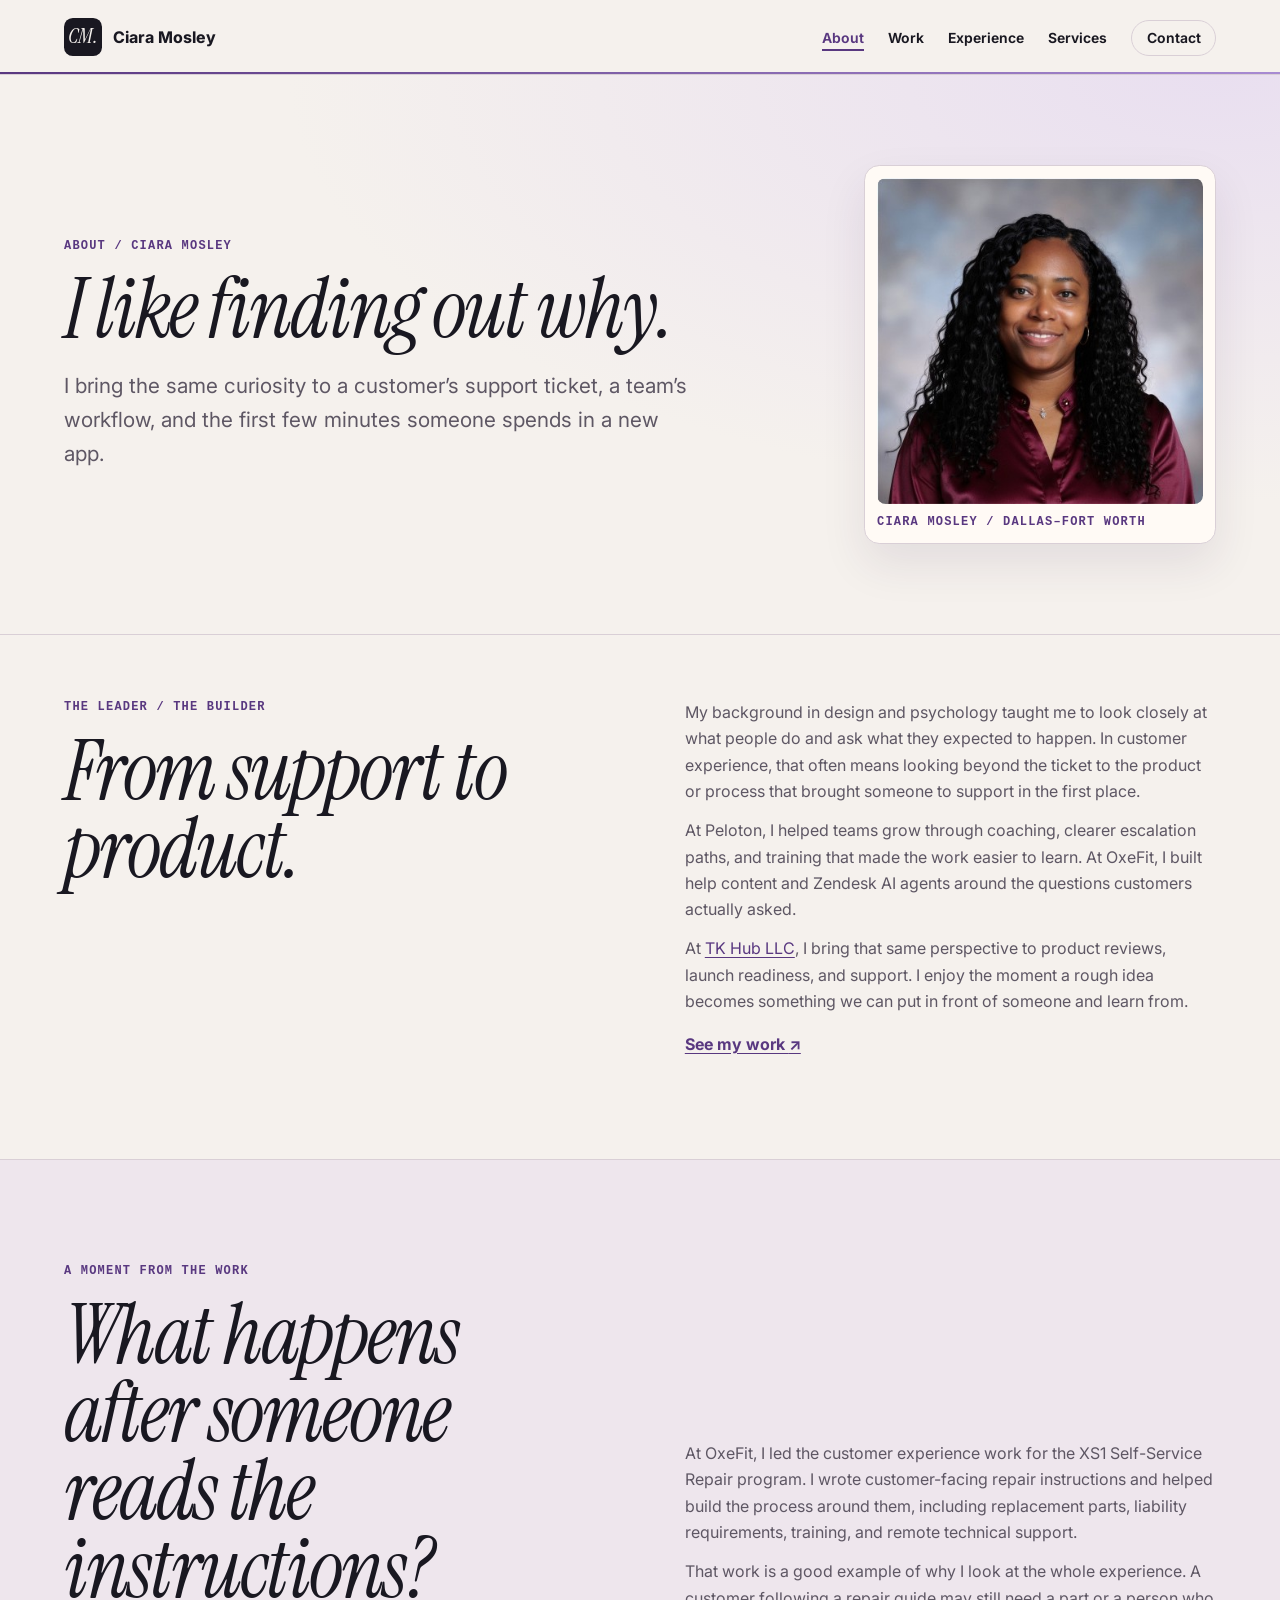
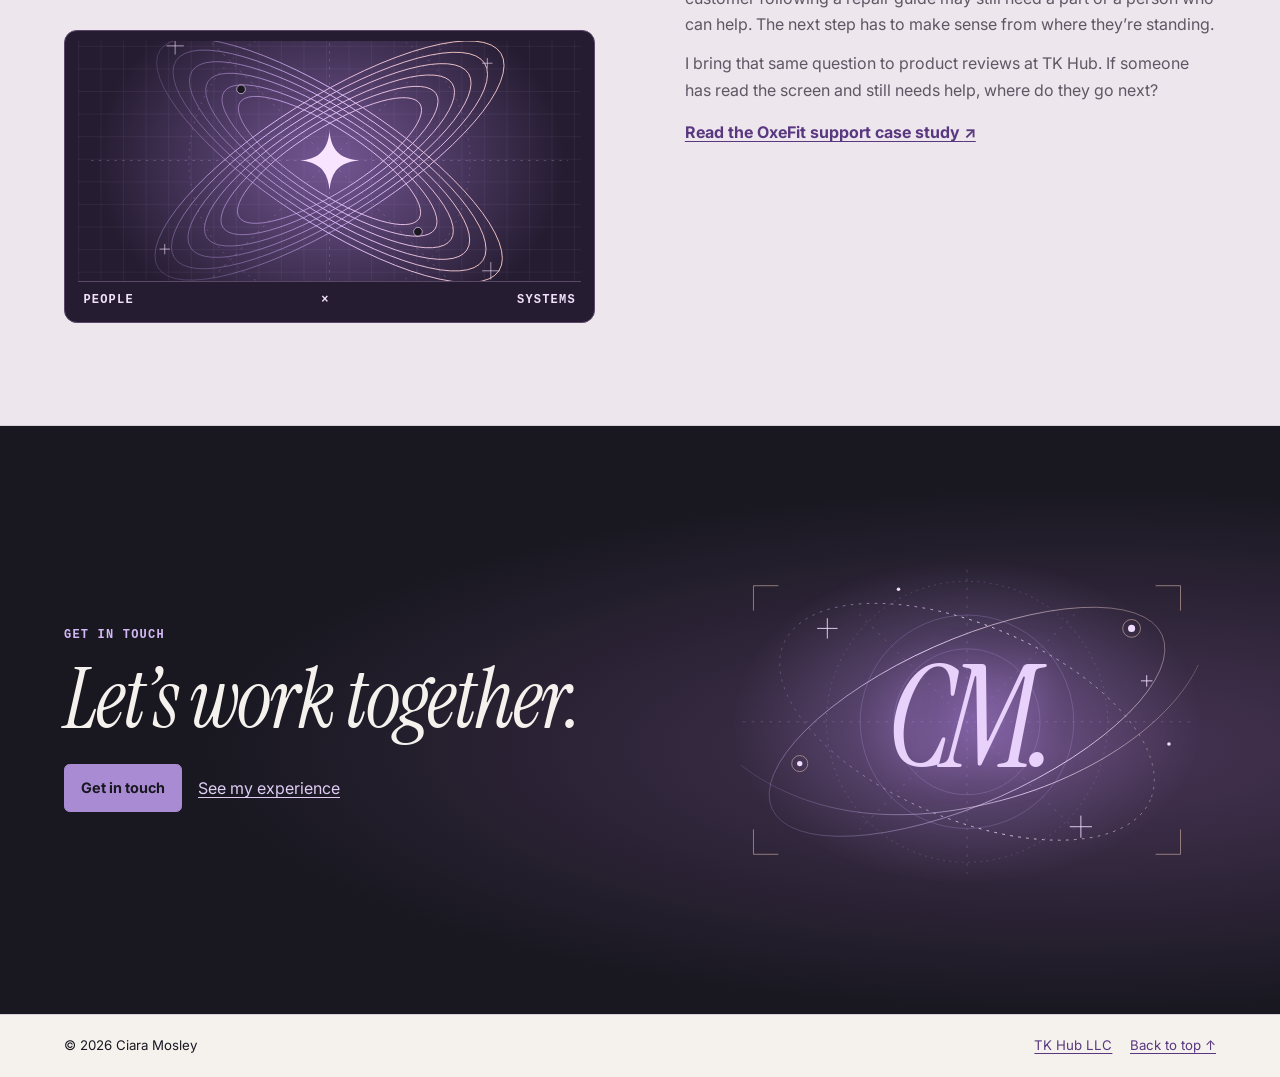
==== commit 76a819fa: "Feature Curb and OxeFit stories and enable search discovery" ====
--- a/about.html
+++ b/about.html
@@ -3,14 +3,19 @@
 <head>
   <meta charset="utf-8">
   <meta name="viewport" content="width=device-width, initial-scale=1">
-  <title>About | Ciara Mosley</title>
+  <title>About Ciara Mosley | CX Leadership &amp; Product Operations</title>
   <meta name="description" content="Get to know Ciara Mosley and how design, psychology, and customer experience shape her work.">
-  <meta name="robots" content="noindex, nofollow">
   <meta name="theme-color" content="#f5f1ed">
   <meta property="og:type" content="website">
-  <meta property="og:title" content="About | Ciara Mosley">
+  <meta property="og:title" content="About Ciara Mosley | CX Leadership &amp; Product Operations">
   <meta property="og:description" content="Get to know Ciara Mosley and how design, psychology, and customer experience shape her work.">
   <meta property="og:url" content="https://ciaramosley.com/about.html">
+  <meta property="og:site_name" content="Ciara Mosley">
+  <meta property="og:image" content="https://ciaramosley.com/assets/social/portfolio.jpg">
+  <meta property="og:image:width" content="1200">
+  <meta property="og:image:height" content="630">
+  <meta property="og:image:alt" content="Ciara Mosley, customer experience leader and TK Hub co-founder">
+  <meta name="twitter:card" content="summary_large_image">
   <link rel="canonical" href="https://ciaramosley.com/about.html">
   <link rel="icon" type="image/svg+xml" href="favicon.svg">
   <link rel="icon" type="image/png" sizes="32x32" href="favicon-32.png">
@@ -60,20 +65,21 @@
   </div>
 </section>
 <section class="section soft" aria-labelledby="about-values">
-  <div class="wrap editorial-split">
+  <div class="wrap editorial-split story-layout">
     <div class="values-intro">
-      <p class="kicker">The human</p><h2 id="about-values">A few things I believe.</h2>
+      <p class="kicker">A moment from the work</p>
+      <h2 id="about-values">What happens after someone reads the instructions?</h2>
       <figure class="intersections" aria-hidden="true">
         <img src="assets/graphics/intersections.svg" alt="" width="580" height="420" loading="lazy" decoding="async">
         <figcaption class="code"><span>People</span><span>×</span><span>Systems</span></figcaption>
       </figure>
     </div>
-    <ul class="values">
-      <li><p class="code">01</p><h3>Stay curious.</h3><p>Ask what someone is trying to do before deciding what to build.</p></li>
-      <li><p class="code">02</p><h3>Start with people.</h3><p>Make it easier to get help, whether it comes from a tool or a person.</p></li>
-      <li><p class="code">03</p><h3>Make the idea real.</h3><p>Put something in people’s hands early enough to learn from it.</p></li>
-      <li><p class="code">04</p><h3>Leave room to change.</h3><p>Listen when the work tells you your first idea needs another pass.</p></li>
-    </ul>
+    <div class="prose">
+      <p>At OxeFit, I led the customer experience work for the XS1 Self-Service Repair program. I wrote customer-facing repair instructions and helped build the process around them, including replacement parts, liability requirements, training, and remote technical support.</p>
+      <p>That work is a good example of why I look at the whole experience. A customer following a repair guide may still need a part or a person who can help. The next step has to make sense from where they’re standing.</p>
+      <p>I bring that same question to product reviews at TK Hub. If someone has read the screen and still needs help, where do they go next?</p>
+      <a class="text-link" href="oxefit-case-study.html">Read the OxeFit support case study <span aria-hidden="true">↗</span></a>
+    </div>
   </div>
 </section>
 <section class="section contact dark" aria-labelledby="about-contact">
--- a/assets/site.css
+++ b/assets/site.css
@@ -286,7 +286,102 @@
 .rule-label::after { content: ""; flex: 1; height: 1px; background: currentColor; opacity: .3; }
 .section-footer { margin-top: 2rem; }
 
-.project-grid, .metric-grid, .product-grid, .case-grid {
+.spotlight-grid {
+  display: grid;
+  grid-template-columns: repeat(2, minmax(0, 1fr));
+  gap: clamp(.9rem, 2vw, 1.5rem);
+}
+.dark .spotlight {
+  display: flex;
+  flex-direction: column;
+  color: var(--canvas);
+  text-decoration: none;
+  background: linear-gradient(145deg, #332a40, #211d2a 72%);
+  border: 1px solid #61536f;
+  border-radius: .95rem;
+  overflow: clip;
+  transition: border-color .22s, translate .28s var(--ease);
+}
+.spotlight:hover, .spotlight:focus-visible { border-color: #d3b8f5; translate: 0 -.3rem; }
+.spotlight:target { outline: 2px solid var(--orchid); outline-offset: 4px; }
+.spotlight-copy { padding: clamp(1.05rem, 3vw, 1.7rem); }
+.spotlight-copy .code { color: #d3b8f5; }
+.spotlight-copy h3 { font: italic 400 clamp(2.3rem, 4.7vw, 4rem)/1 var(--display); margin: .4rem 0 .7rem; }
+.spotlight-copy p:not(.code) { color: #e1d9e9; max-width: 37rem; }
+.spotlight-copy .spotlight-cta { display: inline-block; margin-top: .9rem; font-weight: 750; text-decoration: underline; text-underline-offset: .2em; }
+.story-cover { display: grid; place-items: center; position: relative; isolation: isolate; min-width: 0; min-height: clamp(13.5rem, 24vw, 20rem); overflow: clip; }
+.story-cover.curb {
+  background: url("graphics/curb.svg") center / cover no-repeat, radial-gradient(ellipse at center, #eff2e6, #b4c8b8);
+  padding: 2rem 1.1rem;
+}
+.story-cover.curb img {
+  width: min(82%, 20rem);
+  border: 1px solid #426954;
+  border-radius: .75rem;
+  box-shadow: 0 16px 32px #153a3552;
+}
+.story-cover.oxefit { background: url("graphics/intersections.svg") center / cover no-repeat, #2c2139; color: #f8edf9; padding: 2rem 1.15rem; }
+.result-graphic { width: min(100%, 25rem); padding: clamp(.8rem, 2.6vw, 1.6rem); border: 1px solid #cfafe69c; border-radius: .75rem; background: #271d34ed; }
+.result-graphic > p { color: #eedcfa; }
+.result-graphic dl { margin-top: .9rem; display: grid; gap: .65rem; }
+.result-graphic dl > div { display: grid; grid-template-columns: 4.2rem minmax(0, 1fr) 2.8rem; align-items: center; gap: .55rem; }
+.result-graphic dt, .result-graphic dd { font-size: .83rem; font-weight: 700; }
+.result-graphic dd { margin: 0; }
+.result-graphic .track { display: block; height: .65rem; border-radius: 2rem; background: #5a486b; overflow: clip; }
+.result-graphic .track::before { content: ""; display: block; width: var(--fill); height: 100%; border-radius: inherit; background: var(--bar, #d9b6aa); }
+.result-graphic dl > div:last-child { --bar: #c7a4ed; }
+.story-intro { padding-block: clamp(2.7rem, 7vw, 6rem); background: radial-gradient(ellipse at 90% 8%, #e9dff0, transparent 60%); }
+.story-intro .story-cover { border: 1px solid #a696ad; border-radius: 1rem; box-shadow: 0 22px 42px -22px #37274885; }
+.story-intro .lede { margin-top: 1.15rem; }
+.story-link { display: inline-block; margin-bottom: 1.35rem; font-size: .88rem; font-weight: 700; }
+.story-details { display: grid; grid-template-columns: repeat(3, minmax(0, 1fr)); gap: .85rem; margin-top: 1.8rem; }
+.story-details > div { padding: 1rem; border: 1px solid var(--line); border-radius: .65rem; background: var(--paper); }
+.story-details dt { margin-bottom: .5rem; color: var(--plum); }
+.story-details dd { margin: 0; }
+.evidence-grid { display: grid; grid-template-columns: minmax(0, 1fr) minmax(0, 1.15fr); align-items: center; gap: clamp(1.6rem, 6vw, 4.5rem); }
+.evidence-image {
+  padding: clamp(1rem, 2.5vw, 1.6rem);
+  border: 1px solid #a5b7a9;
+  border-radius: .95rem;
+  background: url("graphics/curb.svg") center / cover no-repeat, #d2dfd3;
+}
+.evidence-image img { width: 100%; border: 1px solid #426954; border-radius: .7rem; }
+.evidence-image figcaption { margin-top: .7rem; color: #263d31; }
+.fare-image-wrap { position: relative; }
+.fare-mark {
+  position: absolute;
+  display: grid;
+  place-items: center;
+  top: 44%;
+  left: 50%;
+  width: clamp(1rem, 2vw, 1.65rem);
+  aspect-ratio: 1;
+  translate: -50% -50%;
+  border-radius: 50%;
+  background: var(--plum);
+  color: white;
+  font: 700 clamp(.52rem, 1vw, .69rem) var(--label);
+}
+.fare-mark:nth-of-type(2) { top: 78.5%; }
+.fare-mark:nth-of-type(3) { top: 91%; }
+.story-notes { list-style: none; display: grid; gap: .65rem; padding: 0; margin: 1.25rem 0 0; counter-reset: story-note; }
+.story-notes li { counter-increment: story-note; display: grid; grid-template-columns: 2rem minmax(0, 1fr); align-items: start; gap: .7rem; padding-top: .65rem; border-top: 1px solid var(--line); }
+.story-notes li::before { content: counter(story-note, decimal-leading-zero); display: grid; place-items: center; aspect-ratio: 1; border-radius: 50%; background: #e6d7ed; color: var(--plum); font: 700 .7rem var(--label); }
+.story-notes strong { display: block; }
+.story-notes p, .story-note { color: var(--muted); }
+.story-note { margin-top: 1rem; font-size: .9rem; }
+.story-breadcrumbs { padding-block: 2rem; border-top: 1px solid var(--line); }
+.story-breadcrumbs .actions { justify-content: space-between; margin-top: 0; }
+.story-breadcrumbs a { font-weight: 700; }
+.demo-grid { grid-template-columns: minmax(0, 1.3fr) minmax(0, .7fr); align-items: center; }
+.demo-device { justify-self: center; width: min(100%, 19rem); }
+.demo-device video { display: block; width: 100%; height: auto; background: var(--ink); border: 5px solid var(--ink); border-radius: 1rem; box-shadow: 0 14px 28px #0005; }
+.demo-device figcaption { margin-top: .65rem; font-size: .83rem; color: #e6d7eb; }
+.dark .story-note, .dark .prose p:not(.kicker) { color: #e6d7eb; }
+.more-work { align-items: center; }
+.more-work a { font-weight: 700; }
+
+.metric-grid, .product-grid, .case-grid {
   display: grid;
   grid-template-columns: repeat(3, minmax(0, 1fr));
   gap: 1rem;
@@ -294,34 +389,19 @@
   margin: 0;
   padding: 0;
 }
-.curb { --project-bg: #bdcebf; --project-light: #e5eade; --project-graphic: url("graphics/curb.svg"); }
 .booked { --project-bg: #d6ad92; --project-light: #f7deca; --project-graphic: url("graphics/booked.svg"); }
 .afterglow { --project-bg: #2e2146; --project-light: #665091; --project-graphic: url("graphics/afterglow.svg"); --stamp-ink: #fbebff; --stamp-bg: #251a38de; }
-.project {
-  display: block;
-  height: 100%;
-  border: 1px solid #61536f;
-  border-radius: 1rem;
-  overflow: hidden;
-  background: linear-gradient(145deg, #2f2739, #211d2a 70%);
-  color: var(--canvas);
-  text-decoration: none;
-  transition: transform .3s var(--ease), border-color .2s, box-shadow .3s;
-}
-.dark .project { color: var(--canvas); }
-.project:hover, .project:focus-visible { transform: translateY(-5px); border-color: #d3b8f5; box-shadow: 0 15px 35px #0006; }
-.project-image, .feature-image {
+.feature-image {
   position: relative;
   display: grid;
-  place-items: start center;
+  place-items: center;
   overflow: clip;
-  padding: 2rem 1rem 0;
+  padding: 2.6rem 1rem 1.4rem;
   background:
     var(--project-graphic) center / cover no-repeat,
     radial-gradient(ellipse at 50% 38%, var(--project-light), transparent 72%),
     var(--project-bg, #c9d4c5);
 }
-.project-image { aspect-ratio: 1.26; padding: 0; }
 .project-stamp {
   position: absolute;
   z-index: 1;
@@ -337,19 +417,13 @@
   background: var(--stamp-bg, #fffaf5e6);
   color: var(--stamp-ink, #3b2a40);
 }
-.project-image img, .feature-image img {
-  width: 62%;
+.feature-image img {
+  width: auto;
+  max-height: 21rem;
   border: 4px solid var(--ink);
   border-radius: 1rem;
   box-shadow: 0 15px 30px #19182175, 0 0 0 1px #ffffff88;
 }
-.project-image img { position: absolute; top: 2rem; left: 19%; transition: transform .38s var(--ease); }
-.project:hover img, .project:focus-visible img { transform: translateY(-.5rem) scale(1.03); }
-.project-body { padding: clamp(1rem, 2.5vw, 1.55rem); }
-.project-body .code { color: #d3b8f5; font-size: .68rem; }
-.project-body h3 { display: flex; justify-content: space-between; gap: .5rem; font-size: 1.4rem; margin: .5rem 0; }
-.project-body p:last-child { color: #e1d9e9; }
-.project:hover h3 { text-decoration: underline; text-underline-offset: .2em; }
 
 .metric-grid li {
   display: flex;
@@ -365,9 +439,6 @@
 .metric-grid li:nth-child(3) { background: linear-gradient(160deg, #dce2d7, var(--paper) 60%); }
 .metric-label { color: var(--plum); }
 .metric-art { display: block; color: var(--plum); width: 100%; height: 3rem; margin-block: .3rem; }
-.metric-art.bars { display: flex; flex-direction: column; justify-content: center; gap: .4rem; }
-.metric-art.bars i { display: block; height: .65rem; width: 32%; background: #9777a8; border-radius: 0 1rem 1rem 0; }
-.metric-art.bars i + i { width: 65%; background: linear-gradient(90deg, var(--plum), var(--orchid)); }
 .metric-art.team { background: radial-gradient(circle at 5px 5px, #587060 2.2px, transparent 2.8px) 0 0 / 12px 12px; width: min(100%, 9rem); }
 .metric-grid b { display: block; font: italic 400 clamp(2.4rem, 4.4vw, 4.4rem)/1 var(--display); color: var(--plum); }
 .metric-grid a { color: inherit; align-self: flex-start; margin-top: auto; font-weight: 650; }
@@ -433,8 +504,6 @@
 
 .feature-list { display: grid; gap: 1.25rem; }
 .feature { display: grid; grid-template-columns: minmax(0, 2fr) minmax(0, 3fr); background: var(--paper); border: 1px solid var(--line); border-radius: .95rem; overflow: clip; box-shadow: 0 14px 26px -20px #34254366; }
-.feature-image { place-items: center; padding: 2.6rem 1rem 1.4rem; }
-.feature-image img { width: auto; max-height: 21rem; }
 .feature-copy { padding: clamp(1.25rem, 4vw, 3rem); }
 .feature h3 { font: italic 400 clamp(2.7rem, 5vw, 4rem)/1 var(--display); margin-bottom: .5rem; }
 .feature dt, .case dt { font-weight: 750; }
@@ -484,7 +553,7 @@
 @media (max-width: 55rem) {
   .hero-grid { gap: 1.75rem; }
   .nav-list { gap: .25rem 1rem; }
-  .project-grid, .product-grid { grid-template-columns: repeat(2, minmax(0, 1fr)); }
+  .product-grid { grid-template-columns: repeat(2, minmax(0, 1fr)); }
 }
 
 @media (max-width: 43rem) {
@@ -504,6 +573,7 @@
   }
   .js .nav-toggle[aria-expanded="false"] + .nav-list { display: none; }
   .hero-grid, .editorial-split, .feature, .case-grid, .about-intro, .intro-layout, .contact-layout { grid-template-columns: 1fr; }
+  .evidence-grid, .spotlight-grid { grid-template-columns: 1fr; }
   .about-portrait { justify-self: start; width: min(100%, 17rem); }
   .portrait-story { grid-row: 2; }
   .hero h1 { font-size: clamp(3rem, 10vw, 5.25rem); }
@@ -515,8 +585,7 @@
 }
 
 @media (max-width: 32rem) {
-  .project-grid, .product-grid, .skills, .edu, .highlights { grid-template-columns: 1fr; }
-  .project-image { aspect-ratio: 1.4; }
+  .product-grid, .skills, .edu, .highlights, .story-details { grid-template-columns: 1fr; }
 }
 
 @keyframes arrive {
@@ -529,9 +598,12 @@
   html.js { scroll-behavior: smooth; }
   .site-header { view-transition-name: portfolio-header; }
   ::view-transition-group(root) { animation-duration: .38s; }
-  ::view-transition-group(portfolio-header) { animation-duration: .38s; z-index: 1; }
+  ::view-transition-group(portfolio-header) { animation-duration: .38s; z-index: 2; }
   ::view-transition-old(root) { animation: page-out .22s ease-in both; }
   ::view-transition-new(root) { animation: page-in .38s var(--ease) both; }
+  ::view-transition-group(curb-story), ::view-transition-group(oxefit-story) { animation-duration: .48s; animation-timing-function: var(--ease); z-index: 1; }
+  .story-intro .story-cover.curb { view-transition-name: curb-story; }
+  .story-intro .story-cover.oxefit { view-transition-name: oxefit-story; }
 
   .hero-copy > *, .studio, .page-intro > .wrap, .cm-hero {
     animation: arrive .65s var(--ease) both;
@@ -575,7 +647,6 @@
 
 @media (prefers-reduced-motion: reduce) {
   *, *::before, *::after { transition: none !important; }
-  .project:hover, .project:focus-visible, .project:hover img, .project:focus-visible img { transform: none; }
-  .tile:hover, .tile:focus-visible { translate: none; }
+  .tile:hover, .tile:focus-visible, .spotlight:hover, .spotlight:focus-visible { translate: none; }
   #services .cm-btn:hover, #services .cm-inc li:hover { transform: none; }
 }
